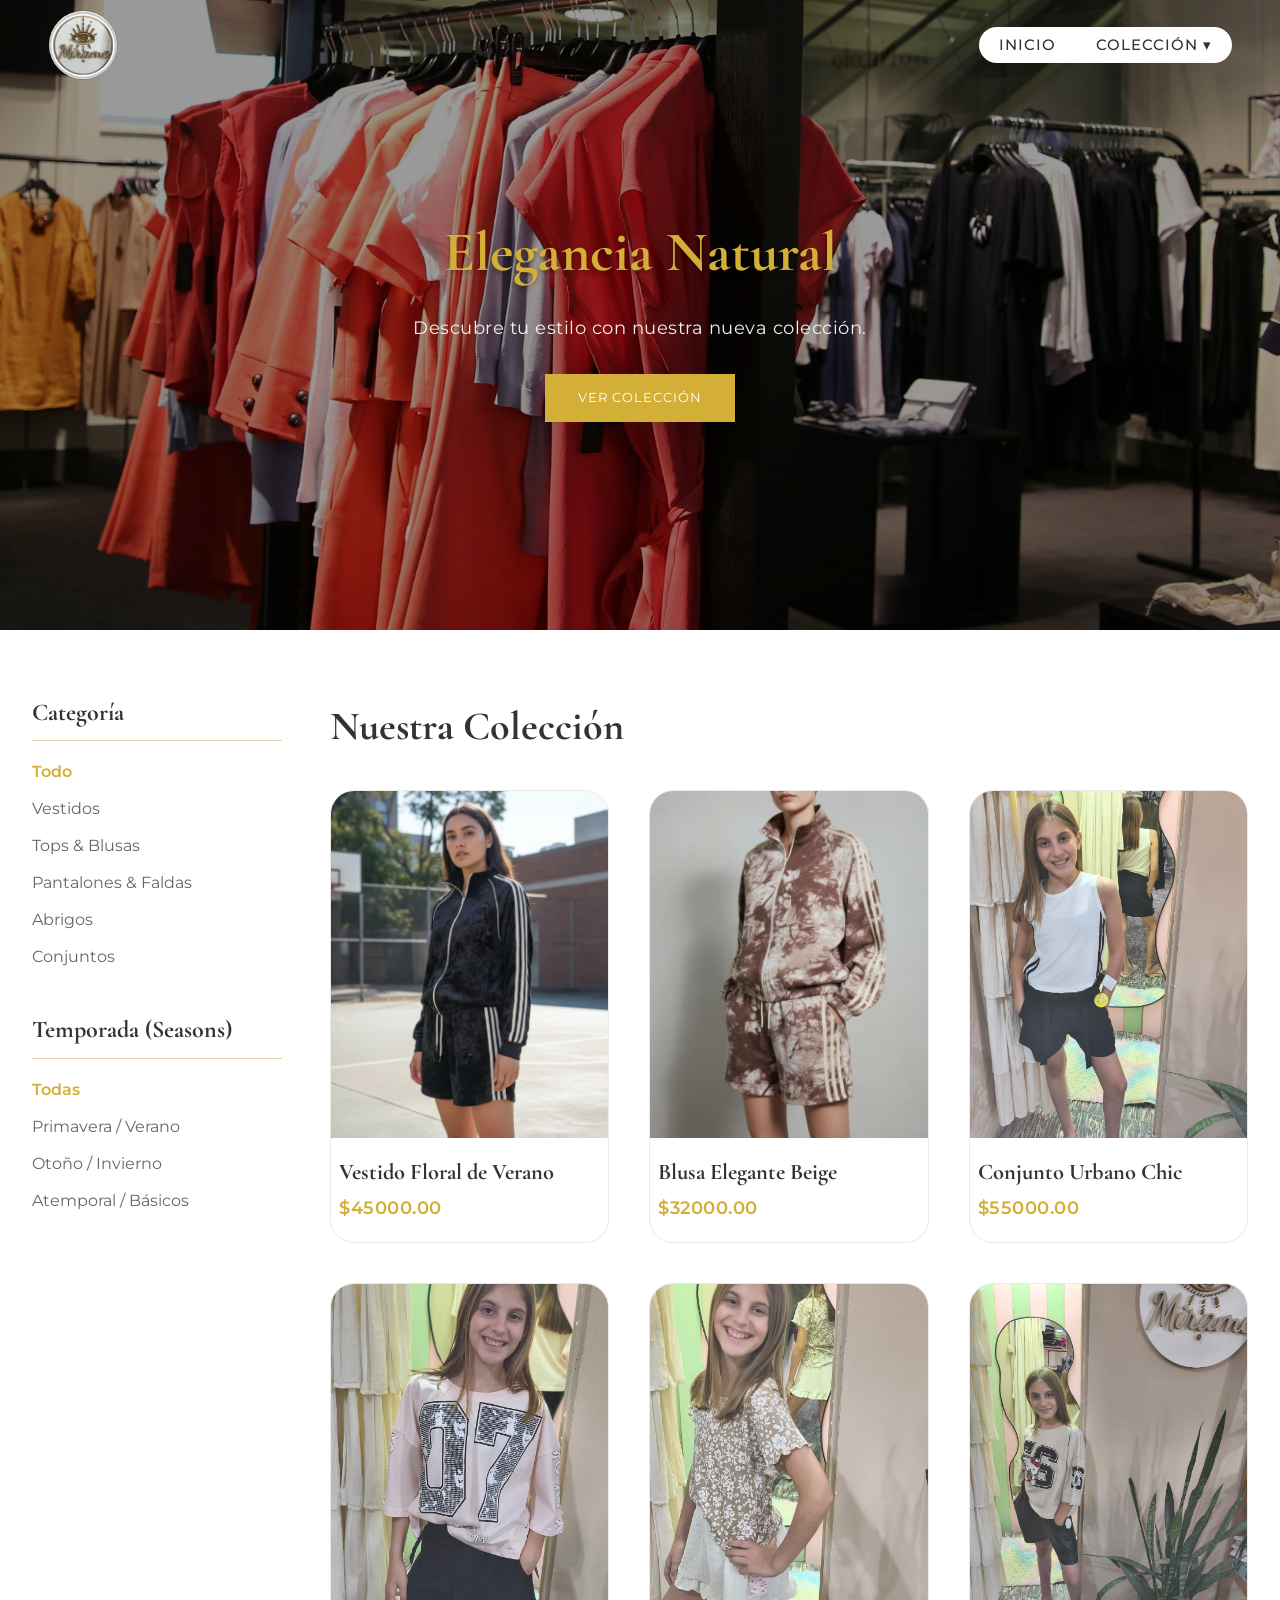
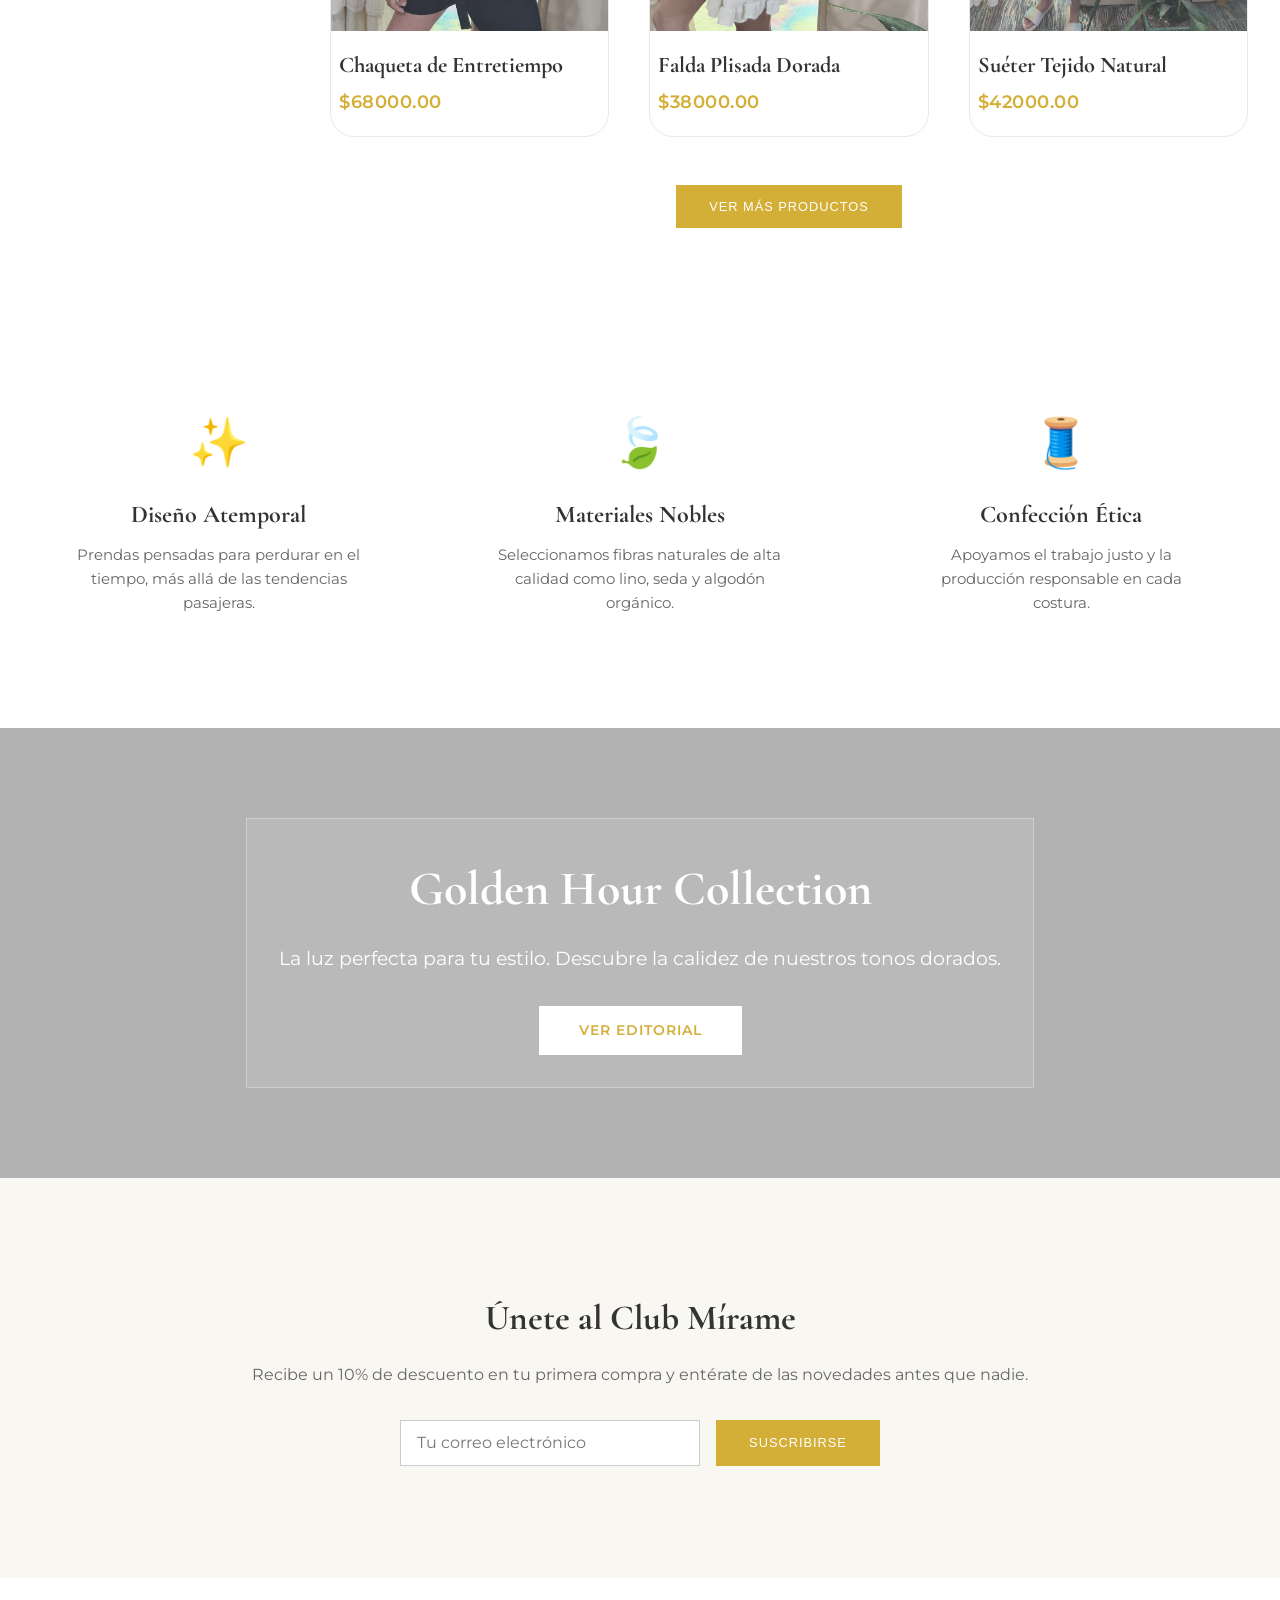
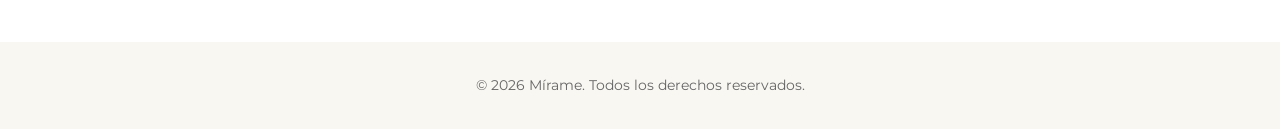
==== index.html @ 3a0f6925 "first commit" ====
<!DOCTYPE html>
<html lang="es">
<head>
    <meta charset="UTF-8">
    <meta name="viewport" content="width=device-width, initial-scale=1.0">
    <title>Mírame - Tienda de Ropa</title>
    <link rel="stylesheet" href="style.css">
    <!-- Google Fonts -->
    <link rel="preconnect" href="https://fonts.googleapis.com">
    <link rel="preconnect" href="https://fonts.gstatic.com" crossorigin>
    <link href="https://fonts.googleapis.com/css2?family=Cormorant+Garamond:wght@400;600&family=Montserrat:wght@300;400&display=swap" rel="stylesheet">
</head>
<body>

    <div class="navigation-wrapper">
        <div class="logo-container">
            <img src="images/logofondoblanco.jpeg" alt="Mírame Logo" class="brand-logo">
        </div>
        <header>
            <nav>
                <ul>
                    <li><a href="#">Inicio</a></li>
                    <li class="dropdown">
                        <a href="#collection" class="dropbtn">Colección ▾</a>
                        <div class="dropdown-content">
                            <a href="#collection" class="nav-filter" data-filter="vestidos">Vestidos</a>
                            <a href="#collection" class="nav-filter" data-filter="tops">Tops y Blusas</a>
                            <a href="#collection" class="nav-filter" data-filter="bottoms">Pantalones y Faldas</a>
                            <a href="#collection" class="nav-filter" data-filter="abrigos">Abrigos</a>
                            <a href="#collection" class="nav-filter" data-filter="conjuntos">Conjuntos</a>
                        </div>
                    </li>
                </ul>
            </nav>
        </header>
    </div>

    <section id="hero">
        <div class="hero-content">
            <h1>Elegancia Natural</h1>
            <p>Descubre tu estilo con nuestra nueva colección.</p>
            <a href="#collection" class="btn-primary">Ver Colección</a>
        </div>
    </section>

    <div class="main-container container">
        <aside class="sidebar">
            <div class="filter-section">
                <h3>Categoría</h3>
                <ul>
                    <li><button class="filter-btn active" data-filter="all" data-type="category">Todo</button></li>
                    <li><button class="filter-btn" data-filter="vestidos" data-type="category">Vestidos</button></li>
                    <li><button class="filter-btn" data-filter="tops" data-type="category">Tops & Blusas</button></li>
                    <li><button class="filter-btn" data-filter="bottoms" data-type="category">Pantalones & Faldas</button></li>
                    <li><button class="filter-btn" data-filter="abrigos" data-type="category">Abrigos</button></li>
                    <li><button class="filter-btn" data-filter="conjuntos" data-type="category">Conjuntos</button></li>
                </ul>
            </div>
            <div class="filter-section">
                <h3>Temporada (Seasons)</h3>
                <ul>
                    <li><button class="filter-btn active" data-filter="all" data-type="season">Todas</button></li>
                    <li><button class="filter-btn" data-filter="spring-summer" data-type="season">Primavera / Verano</button></li>
                    <li><button class="filter-btn" data-filter="autumn-winter" data-type="season">Otoño / Invierno</button></li>
                    <li><button class="filter-btn" data-filter="timeless" data-type="season">Atemporal / Básicos</button></li>
                </ul>
            </div>
        </aside>

        <section id="collection" class="collection-area">
            <h2>Nuestra Colección</h2>
            <div class="product-grid" id="product-grid">
                <!-- Los productos se llenarán dinámicamente con JS -->
            </div>
            
            <div id="load-more-container" style="text-align: center; margin-top: 3rem; display: none;">
                <button id="load-more-btn" class="btn-primary">Ver más productos</button>
            </div>
        </section>
    </div>

    <!-- Sección de Valores / Esencia -->
    <section id="values" class="values-section">
        <div class="container">
            <div class="values-grid">
                <div class="value-item">
                    <div class="icon-box">✨</div>
                    <h3>Diseño Atemporal</h3>
                    <p>Prendas pensadas para perdurar en el tiempo, más allá de las tendencias pasajeras.</p>
                </div>
                <div class="value-item">
                    <div class="icon-box">🍃</div>
                    <h3>Materiales Nobles</h3>
                    <p>Seleccionamos fibras naturales de alta calidad como lino, seda y algodón orgánico.</p>
                </div>
                <div class="value-item">
                    <div class="icon-box">🧵</div>
                    <h3>Confección Ética</h3>
                    <p>Apoyamos el trabajo justo y la producción responsable en cada costura.</p>
                </div>
            </div>
        </div>
    </section>

    <!-- Sección Lookbook / Parallax -->
    <section id="lookbook" class="lookbook-section">
        <div class="lookbook-content">
            <h2>Golden Hour Collection</h2>
            <p>La luz perfecta para tu estilo. Descubre la calidez de nuestros tonos dorados.</p>
            <a href="#" class="btn-white">Ver Editorial</a>
        </div>
    </section>

    <!-- Sección Newsletter -->
    <section id="newsletter" class="newsletter-section">
        <div class="container">
            <h2>Únete al Club Mírame</h2>
            <p>Recibe un 10% de descuento en tu primera compra y entérate de las novedades antes que nadie.</p>
            <form class="newsletter-form">
                <input type="email" placeholder="Tu correo electrónico" required>
                <button type="submit" class="btn-primary">Suscribirse</button>
            </form>
        </div>
    </section>

    <footer>
        <p>&copy; 2026 Mírame. Todos los derechos reservados.</p>
    </footer>

    <!-- Modal para detalles del producto -->
    <div id="product-modal" class="modal">
        <div class="modal-content">
            <span class="close-btn">&times;</span>
            <div class="modal-body">
                <div class="modal-image">
                    <img id="modal-img" src="" alt="Detalle Prenda">
                </div>
                <div class="modal-details">
                    <h2 id="modal-title">Nombre Prenda</h2>
                    <p id="modal-price" class="price">$0.00</p>
                    <p id="modal-desc">Descripción detallada de la prenda. Aquí va la información sobre tallas, materiales y cuidados.</p>
                    <button class="btn-primary">Añadir al Carrito</button>
                </div>
            </div>
        </div>
    </div>

    <script src="script.js"></script>
</body>
</html>
---- style.css ----
:root {
    --primary-color: #d4af37; /* Dorado */
    --bg-color: #ffffff; /* Blanco */
    --secondary-bg: #f9f7f2; /* Beige muy suave / Crema */
    --text-color: #333333;
    --light-text: #666666;
    --accent-beige: #e1d0b1; /* Beige más oscuro para botones/bordes */
    --font-heading: 'Cormorant Garamond', serif;
    --font-body: 'Montserrat', sans-serif;
}

* {
    margin: 0;
    padding: 0;
    box-sizing: border-box;
}

body {
    font-family: var(--font-body);
    background-color: var(--bg-color);
    color: var(--text-color);
    line-height: 1.6;
}

/* Header & Navigation */
.navigation-wrapper {
    padding: 0rem 3rem; /* Padding horizontal aumentado */
    display: flex; /* Flex row por defecto */
    justify-content: space-between;
    align-items: center;
    position: sticky;
    top: 10px;
    z-index: 1000;
}

.logo-container {
    
    margin-bottom: 0;
}

.brand-logo {
    height: 70px;
    width: 70px;
    object-fit: cover; /* Cambiado a cover para mejor ajuste circular */
    border-radius: 50%; /* Borde 50% circular */
    border: 1px solid rgba(0,0,0,0.1); /* Borde sutil */
    /* Para que el logo sobresalga si se desea, se puede jugar con margin negativo */
    /* margin-top: 10px; */ 
    display: block;
}

header {
    /* La barra header solo contiene las palabras (nav) */
    background-color: white; 
    padding: 5px 20px;
    border-radius: 36px;
}

nav ul {
    list-style: none;
    display: flex;
    gap: 2.5rem;
    margin: 0;
}

nav a {
    text-decoration: none;
    color: var(--text-color);
    font-family: var(--font-body);
    font-weight: 500;
    font-size: 0.95rem;
    text-transform: uppercase;
    letter-spacing: 1px;
    transition: color 0.3s;
}

nav a:hover {
    color: var(--primary-color);
    border-bottom: 1px solid var(--primary-color);
}

/* Dropdown Menu Styles */
.dropdown {
    position: relative;
    display: inline-block;
    height: 100%;
}

.dropdown-content {
    display: none;
    position: absolute;
    background-color: #fff;
    min-width: 220px;
    box-shadow: 0 8px 24px rgba(0,0,0,0.1);
    z-index: 1001;
    top: 100%;
    left: -10px;
    padding: 1rem 0;
    border-radius: 4px;
    opacity: 0;
    transform: translateY(10px);
    transition: all 0.3s ease;
}

.dropdown:hover .dropdown-content {
    display: block;
    opacity: 1;
    transform: translateY(0);
}

.dropdown-content a {
    color: var(--text-color);
    padding: 10px 20px;
    text-decoration: none;
    display: block;
    text-align: left;
    border-bottom: none !important; /* Override nav a hover border */
    font-size: 0.85rem;
    text-transform: uppercase;
    letter-spacing: 1px;
    font-weight: 500;
}

.dropdown-content a:hover {
    background-color: var(--secondary-bg);
    color: var(--primary-color);
    padding-left: 25px; /* Efecto de desplazamiento */
}



/* Hero Section */
#hero {
    position: relative;
    background-color: var(--secondary-bg);
    height: 70vh;
    display: flex;
    justify-content: center;
    align-items: center;
    text-align: center;
    /* Imagen de fondo */
    background-image: url('images/hero.jpg'); 
    background-size: cover; 
    background-position: center; 
    margin-top: -70px;  
}

/* Overlay para oscurecer la imagen */
#hero::before {
    content: "";
    position: absolute;
    top: 0;
    left: 0;
    width: 100%;
    height: 100%;
    background-color: rgba(0, 0, 0, 0.4); /* Capa oscura semitransparente */
    z-index: 1;
}

.hero-content {
    position: relative;
    z-index: 2;
}

.hero-content h1 {
    font-family: var(--font-heading);
    font-size: 3.5rem;
    color: var(--primary-color);
    margin-bottom: 1rem;
    /* Sombra de texto opcional para mejorar legibilidad */
    text-shadow: 0 2px 4px rgba(0,0,0,0.3);
}

.hero-content p {
    font-size: 1.1rem;
    color: #f0f0f0; /* Color más claro para contrastar con fondo oscuro */
    margin-bottom: 2rem;
    letter-spacing: 0.5px;
}

.btn-primary {
    display: inline-block;
    padding: 0.8rem 2rem;
    background-color: var(--primary-color);
    color: white; /* Texto blanco en botón dorado */
    text-decoration: none;
    text-transform: uppercase;
    font-size: 0.8rem;
    letter-spacing: 1px;
    border: 1px solid var(--primary-color);
    transition: all 0.3s ease;
}

.btn-primary:hover {
    background-color: transparent;
    color: var(--primary-color);
}

/* Collection Grid & Layout */
.container {
    max-width: 1600px;
    margin: 0 auto;
    padding: 2rem;
}

.main-container {
    display: flex;
    gap: 3rem;
    padding-top: 4rem;
    padding-bottom: 4rem;
}

/* Sidebar Filters */
.sidebar {
    flex: 0 0 250px; /* Ancho fijo para la barra lateral */
}

.filter-section {
    margin-bottom: 2.5rem;
}

.filter-section h3 {
    font-family: var(--font-heading);
    font-size: 1.5rem;
    margin-bottom: 1rem;
    color: var(--text-color);
    border-bottom: 1px solid var(--accent-beige);
    padding-bottom: 0.5rem;
}

.filter-section ul {
    list-style: none;
}

.filter-section li {
    margin-bottom: 0.5rem;
}

.filter-btn {
    background: none;
    border: none;
    font-family: var(--font-body);
    font-size: 1rem;
    color: var(--light-text);
    cursor: pointer;
    transition: color 0.3s;
    text-align: left;
    padding: 5px 0;
    width: 100%;
}

.filter-btn:hover {
    color: var(--primary-color);
}

.filter-btn.active {
    color: var(--primary-color);
    font-weight: 600;
}

/* Collection Area */
.collection-area {
    flex: 1;
}

.collection-area h2 {
    font-family: var(--font-heading);
    font-size: 2.5rem;
    color: var(--text-color);
    text-align: left; /* Alinear título a la izquierda ahora */
    margin-bottom: 2rem;
    margin-top: 0;
}


.product-grid {
    display: grid;
    grid-template-columns: repeat(auto-fill, minmax(260px, 1fr));
    gap: 2.5rem; /* Más espacio entre cards */
    border-radius: 12px;
}

/* Aesthetic Product Card */
.product-card {
    background-color: transparent; /* Fondo transparente para look limpio */
    box-shadow: none; /* Sin sombra por defecto */
    transition: all 0.4s ease;
    cursor: pointer;
    border: 1px solid #e9e9e9; /* Reserva espacio para borde */
    overflow: hidden;
    border-radius: 24px;
    padding: 0 0 20px 0;
}

.card-image-wrapper {
    position: relative;
    overflow: hidden;
    /* Ratio de aspecto, ej 3:4 */
    aspect-ratio: 4/5; 
    margin-bottom: 1rem;
}

.product-image {
    width: 100%;
    height: 100%;
    object-fit: cover;
    background-color: #f7f7f7;
    transition: transform 0.6s ease; /* Transición súper suave */
}

/* Efecto Hover: Zoom Imagen */
.product-card:hover .product-image {
    transform: scale(1.08);
}

/* Overlay con Texto/Botón */
.card-overlay {
    position: absolute;
    top: 0;
    left: 0;
    width: 100%;
    height: 100%;
    background-color: rgba(0,0,0,0.1); 
    display: flex;
    justify-content: center;
    align-items: center;
    opacity: 0;
    transition: opacity 0.3s ease;
}

.view-details-txt {
    background-color: rgba(255,255,255,0.9);
    color: var(--text-color);
    padding: 0.8rem 1.5rem;
    text-transform: uppercase;
    font-size: 0.8rem;
    letter-spacing: 1px;
    transform: translateY(20px);
    transition: transform 0.3s ease;
    border: 1px solid var(--accent-beige);
}

.product-card:hover .card-overlay {
    opacity: 1;
}

.product-card:hover .view-details-txt {
    transform: translateY(0);
}

.product-info {
    padding: 0 0.5rem; /* Menos padding lateral */
    text-align: left; /* Alinear a izquierda es más moderno */
}

.product-title {
    font-size: 1.4rem;
    margin-bottom: 0.3rem;
    font-family: var(--font-heading);
    color: var(--text-color);
    font-weight: 700;
}

.product-price {
    font-family: var(--font-body);
    color: var(--light-text);
    font-weight: 600;
    font-size: 1.1rem;
    letter-spacing: 0.5px;
    color: #d4af37;
}

/* Footer */
footer {
    background-color: var(--secondary-bg);
    text-align: center;
    padding: 2rem;
    margin-top: 4rem;
    color: var(--light-text);
    font-size: 0.9rem;
}

/* Modal */
.modal {
    display: none; /* Hidden by default */
    position: fixed;
    z-index: 2000;
    left: 0;
    top: 0;
    width: 100%;
    height: 100%;
    overflow: auto;
    background-color: rgba(0,0,0,0.5); /* Black w/ opacity */
    justify-content: center;
    align-items: center;
}

.modal-content {
    background-color: #fefefe;
    margin: auto;
    width: 90%;
    max-width: 900px;
    border: 1px solid #ddd;
    box-shadow: 0 4px 20px rgba(0,0,0,0.2);
    position: relative;
    animation: fadeIn 0.4s;
}

@keyframes fadeIn {
    from {opacity: 0; transform: translateY(-20px);}
    to {opacity: 1; transform: translateY(0);}
}

.close-btn {
    color: #aaa;
    position: absolute;
    top: 10px;
    right: 20px;
    font-size: 28px;
    font-weight: bold;
    cursor: pointer;
    z-index: 10;
}

.close-btn:hover,
.close-btn:focus {
    color: black;
    text-decoration: none;
    cursor: pointer;
}

.modal-body {
    display: flex;
    flex-wrap: wrap;
}

.modal-image {
    flex: 1;
    min-width: 300px;
}

.modal-image img {
    width: 100%;
    height: 100%;
    object-fit: cover;
    display: block;
    max-height: 80vh; /* Para que no sea demasiado alto en escritorio */
}

.modal-details {
    flex: 1;
    padding: 3rem;
    min-width: 300px;
    display: flex;
    flex-direction: column;
    justify-content: center;
}

.modal-details h2 {
    text-align: left;
    margin-bottom: 1rem;
    font-size: 2.2rem;
}

.modal-details .price {
    font-size: 1.5rem;
    color: var(--primary-color);
    margin-bottom: 2rem;
    font-family: var(--font-body);
}

.modal-details p {
    margin-bottom: 2rem;
    color: var(--light-text);
}

/* Values Section */
.values-section {
    background-color: #fff;
    padding: 5rem 0;
    text-align: center;
}

.values-grid {
    display: grid;
    grid-template-columns: repeat(auto-fit, minmax(250px, 1fr));
    gap: 3rem;
}

.value-item .icon-box {
    font-size: 3rem;
    margin-bottom: 1rem;
    color: var(--primary-color);
}

.value-item h3 {
    font-family: var(--font-heading);
    font-size: 1.5rem;
    margin-bottom: 0.5rem;
    color: var(--text-color);
}

.value-item p {
    color: var(--light-text);
    font-size: 0.95rem;
    max-width: 300px;
    margin: 0 auto;
}

/* Lookbook Section (Parallax-like) */
.lookbook-section {
    position: relative;
    height: 50vh;
    background-image: url('images/lookbook.jpg');
    background-attachment: fixed; /* Creates parallax effect */
    background-size: cover;
    background-position: center;
    background-repeat: no-repeat;
    display: flex;
    justify-content: center;
    align-items: center;
    text-align: center;
}

/* Overlay for text readability */
.lookbook-section::before {
    content: "";
    position: absolute;
    top: 0;
    left: 0;
    width: 100%;
    height: 100%;
    background-color: rgba(0,0,0,0.3);
    z-index: 1;
}

.lookbook-content {
    position: relative;
    z-index: 2;
    color: white;
    padding: 2rem;
    background-color: rgba(255, 255, 255, 0.1);
    backdrop-filter: blur(5px);
    border: 1px solid rgba(255,255,255,0.3);
}

.lookbook-content h2 {
    font-family: var(--font-heading);
    font-size: 3rem;
    margin-bottom: 1rem;
    color: white;
}

.lookbook-content p {
    font-size: 1.2rem;
    margin-bottom: 2rem;
}

.btn-white {
    display: inline-block;
    padding: 0.8rem 2.5rem;
    background-color: white;
    color: var(--primary-color); 
    text-decoration: none;
    text-transform: uppercase;
    font-size: 0.9rem;
    letter-spacing: 1px;
    font-weight: 600;
    transition: all 0.3s ease;
}

.btn-white:hover {
    background-color: var(--primary-color);
    color: white;
}

/* Newsletter Section */
.newsletter-section {
    background-color: var(--secondary-bg);
    padding: 5rem 2rem;
    text-align: center;
}

.newsletter-section h2 {
    font-family: var(--font-heading);
    font-size: 2.2rem;
    margin-bottom: 1rem;
}

.newsletter-section p {
    color: var(--light-text);
    margin-bottom: 2rem;
}

.newsletter-form {
    display: flex;
    justify-content: center;
    gap: 1rem;
    flex-wrap: wrap;
}

.newsletter-form input[type="email"] {
    padding: 0.8rem 1rem;
    width: 300px;
    border: 1px solid #ccc;
    font-family: var(--font-body);
    font-size: 1rem;
    outline: none;
    transition: border 0.3s;
}

.newsletter-form input[type="email"]:focus {
    border-color: var(--primary-color);
}

@media (max-width: 768px) {
    .lookbook-section {
        background-attachment: scroll; /* Disable parallax on mobile for performance */
    }
    
    .hero-content h1 {
        font-size: 2.5rem;
    }
    
    .modal-body {
        flex-direction: column;
    }

    .modal-image img {
        height: 60vh;
    }
    
    .modal-details {
        padding: 1.5rem;
    }

    nav ul {
        gap: 1rem;
    }
}
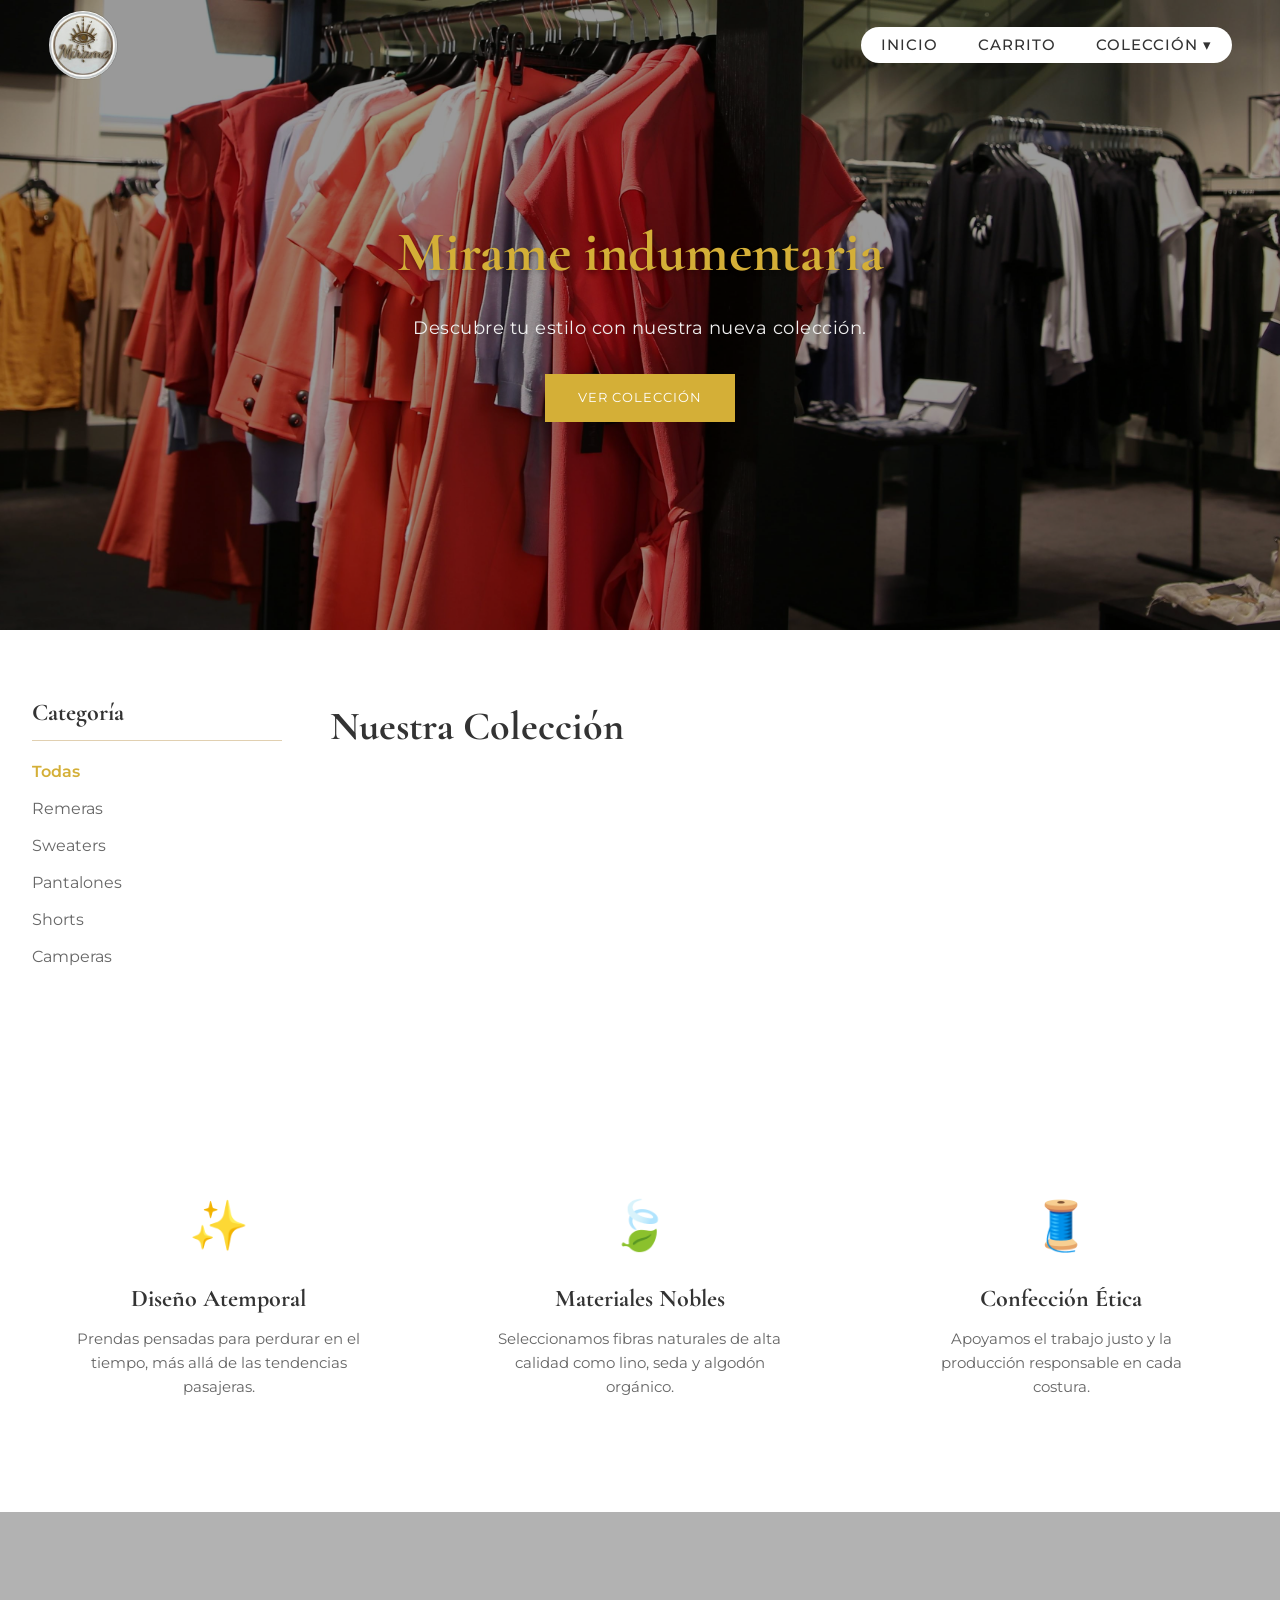
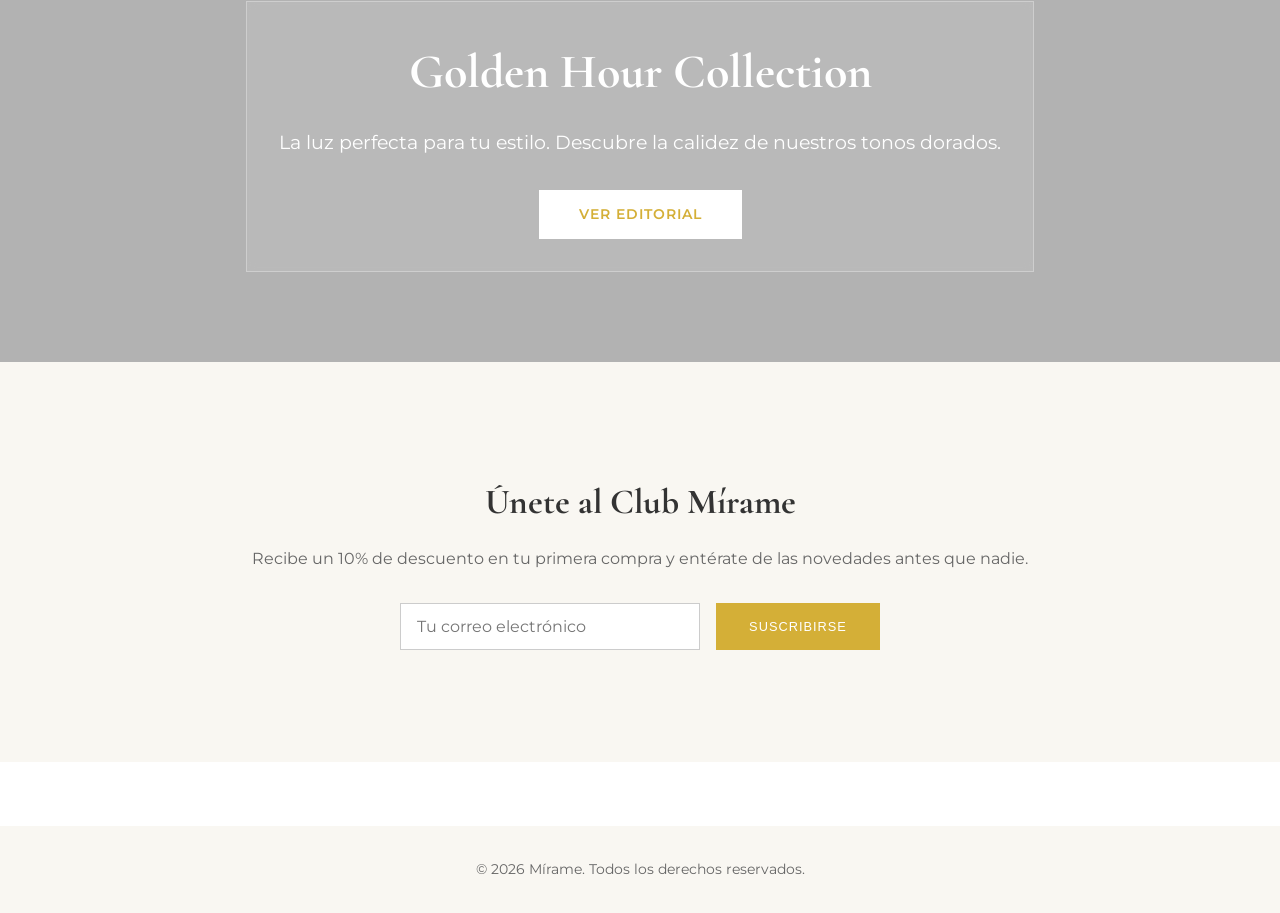
==== commit d8d4cb5a: "panel adm y pagos" ====
--- a/index.html
+++ b/index.html
@@ -19,15 +19,16 @@
         <header>
             <nav>
                 <ul>
-                    <li><a href="#">Inicio</a></li>
+                    <li><a href="index.html">Inicio</a></li>
+                    <li><a href="cart.html">Carrito</a></li>
                     <li class="dropdown">
                         <a href="#collection" class="dropbtn">Colección ▾</a>
                         <div class="dropdown-content">
-                            <a href="#collection" class="nav-filter" data-filter="vestidos">Vestidos</a>
-                            <a href="#collection" class="nav-filter" data-filter="tops">Tops y Blusas</a>
-                            <a href="#collection" class="nav-filter" data-filter="bottoms">Pantalones y Faldas</a>
-                            <a href="#collection" class="nav-filter" data-filter="abrigos">Abrigos</a>
-                            <a href="#collection" class="nav-filter" data-filter="conjuntos">Conjuntos</a>
+                            <a href="#collection" class="nav-filter" data-filter="remeras">Remeras</a>
+                            <a href="#collection" class="nav-filter" data-filter="sweaters">Sweaters</a>
+                            <a href="#collection" class="nav-filter" data-filter="pantalones">Pantalones</a>
+                            <a href="#collection" class="nav-filter" data-filter="shorts">Shorts</a>
+                            <a href="#collection" class="nav-filter" data-filter="camperas">Camperas</a>
                         </div>
                     </li>
                 </ul>
@@ -37,7 +38,7 @@
 
     <section id="hero">
         <div class="hero-content">
-            <h1>Elegancia Natural</h1>
+            <h1>Mirame indumentaria</h1>
             <p>Descubre tu estilo con nuestra nueva colección.</p>
             <a href="#collection" class="btn-primary">Ver Colección</a>
         </div>
@@ -48,21 +49,12 @@
             <div class="filter-section">
                 <h3>Categoría</h3>
                 <ul>
-                    <li><button class="filter-btn active" data-filter="all" data-type="category">Todo</button></li>
-                    <li><button class="filter-btn" data-filter="vestidos" data-type="category">Vestidos</button></li>
-                    <li><button class="filter-btn" data-filter="tops" data-type="category">Tops & Blusas</button></li>
-                    <li><button class="filter-btn" data-filter="bottoms" data-type="category">Pantalones & Faldas</button></li>
-                    <li><button class="filter-btn" data-filter="abrigos" data-type="category">Abrigos</button></li>
-                    <li><button class="filter-btn" data-filter="conjuntos" data-type="category">Conjuntos</button></li>
-                </ul>
-            </div>
-            <div class="filter-section">
-                <h3>Temporada (Seasons)</h3>
-                <ul>
-                    <li><button class="filter-btn active" data-filter="all" data-type="season">Todas</button></li>
-                    <li><button class="filter-btn" data-filter="spring-summer" data-type="season">Primavera / Verano</button></li>
-                    <li><button class="filter-btn" data-filter="autumn-winter" data-type="season">Otoño / Invierno</button></li>
-                    <li><button class="filter-btn" data-filter="timeless" data-type="season">Atemporal / Básicos</button></li>
+                    <li><button class="filter-btn active" data-filter="all">Todas</button></li>
+                    <li><button class="filter-btn" data-filter="remeras">Remeras</button></li>
+                    <li><button class="filter-btn" data-filter="sweaters">Sweaters</button></li>
+                    <li><button class="filter-btn" data-filter="pantalones">Pantalones</button></li>
+                    <li><button class="filter-btn" data-filter="shorts">Shorts</button></li>
+                    <li><button class="filter-btn" data-filter="camperas">Camperas</button></li>
                 </ul>
             </div>
         </aside>
@@ -145,6 +137,6 @@
         </div>
     </div>
 
-    <script src="script.js"></script>
+    <script type="module" src="script.js"></script>
 </body>
 </html>
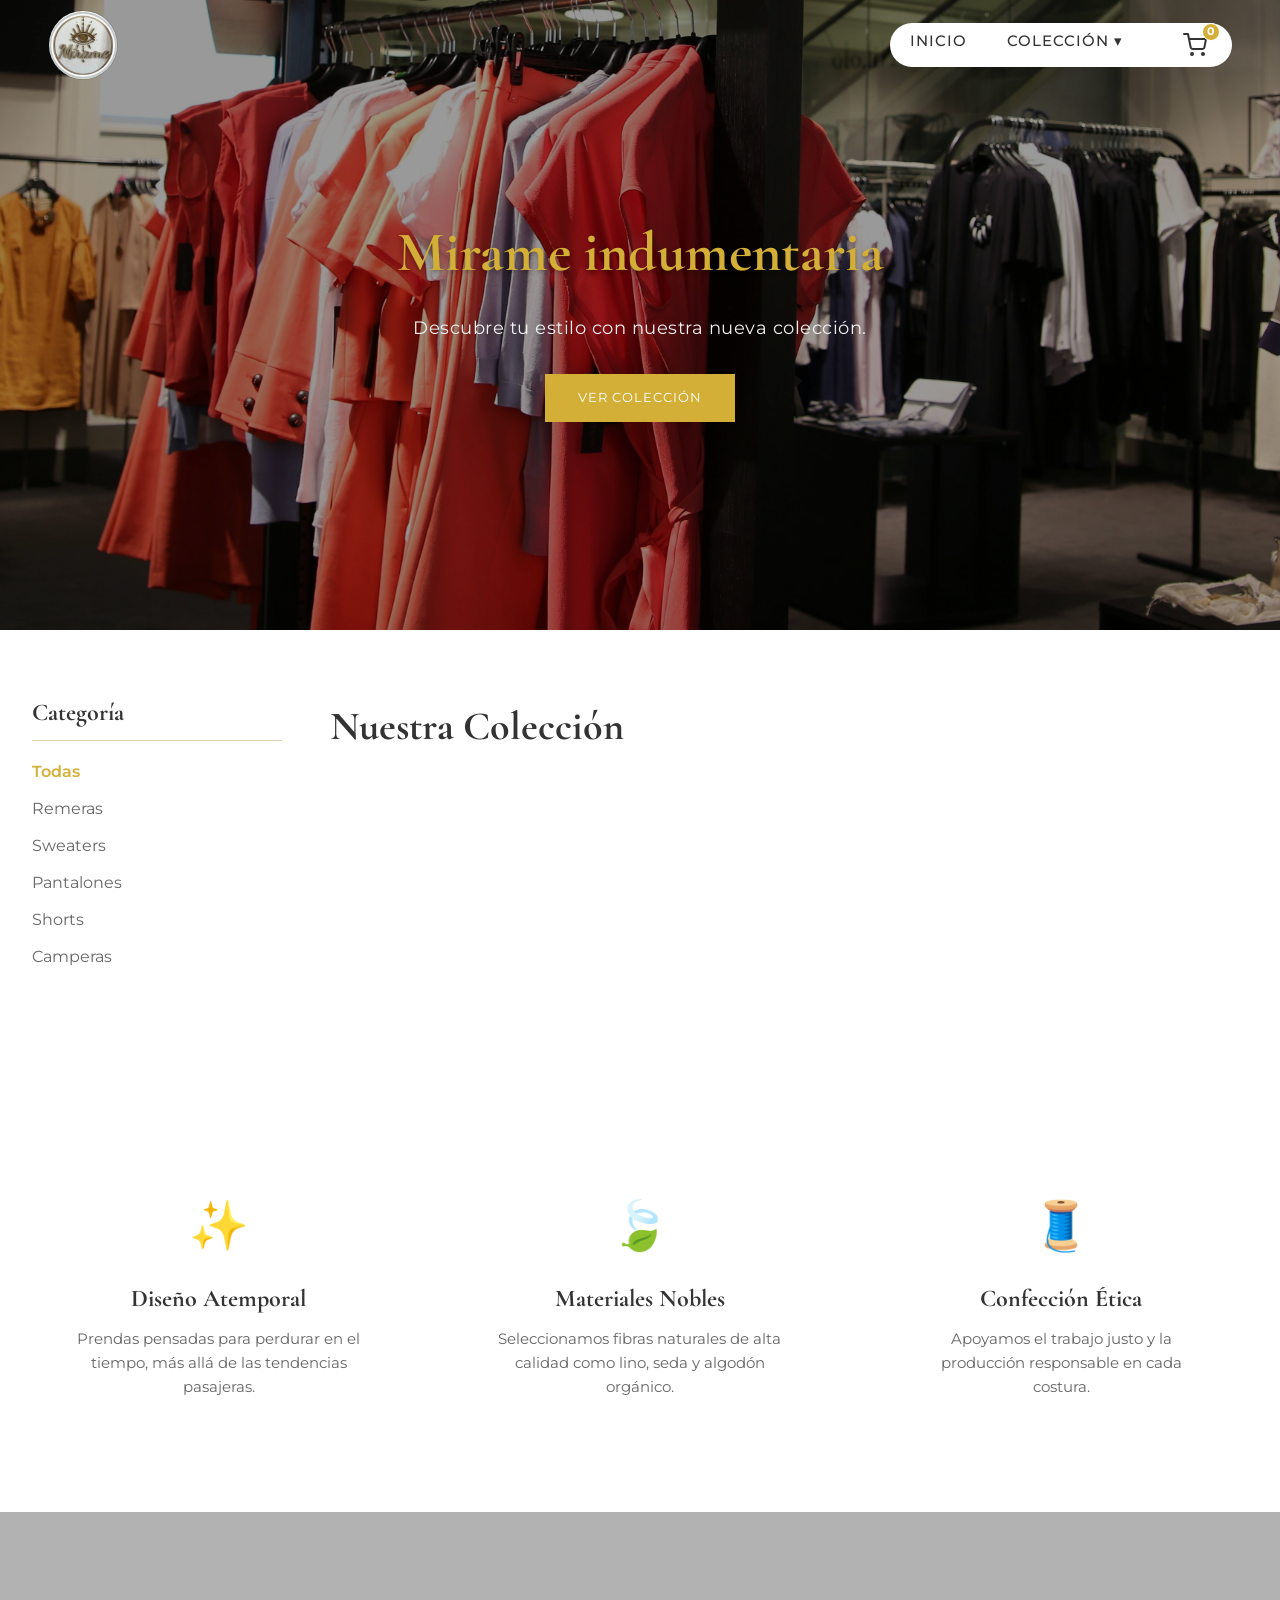
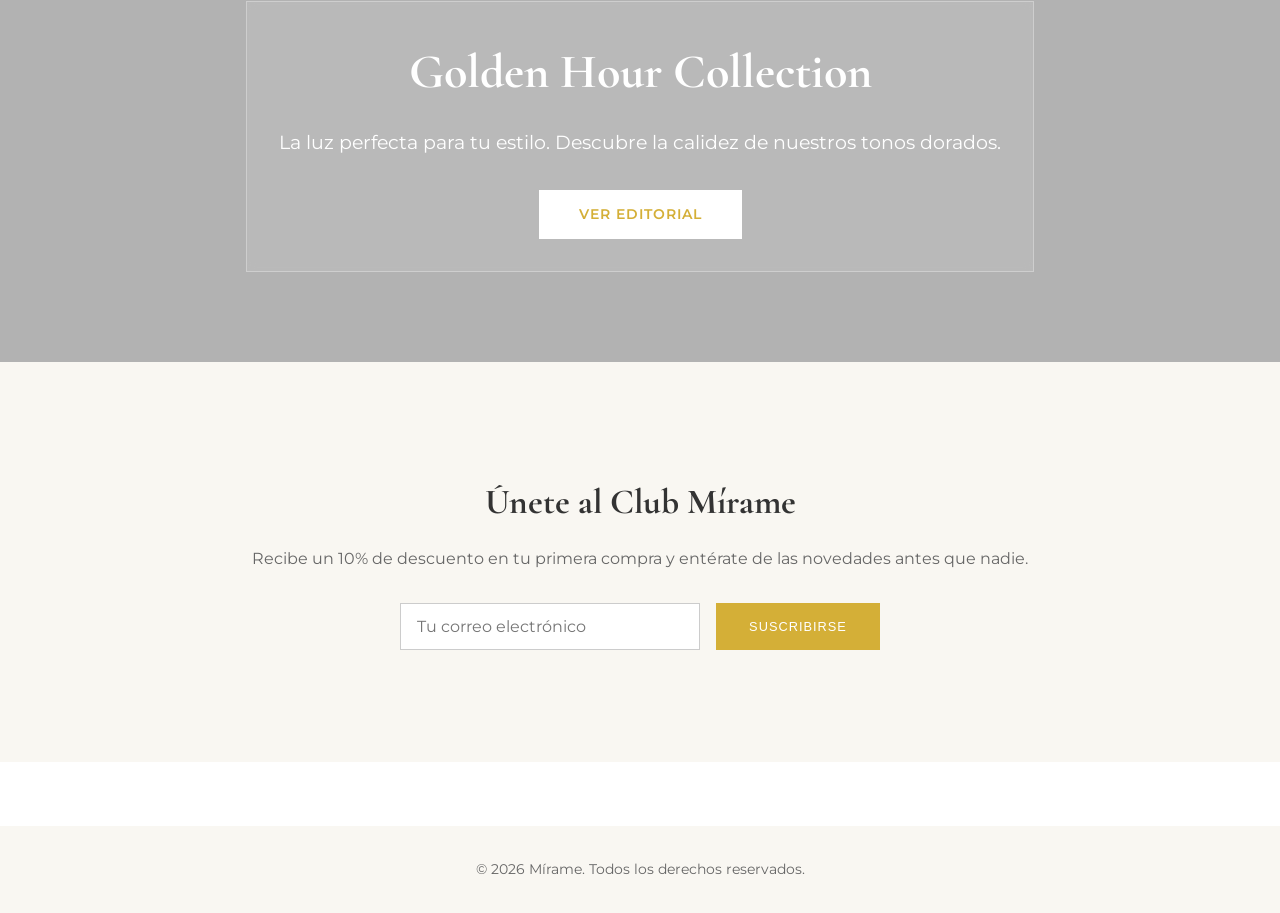
==== commit f3f65a23: "arreglos" ====
--- a/index.html
+++ b/index.html
@@ -5,6 +5,7 @@
     <meta name="viewport" content="width=device-width, initial-scale=1.0">
     <title>Mírame - Tienda de Ropa</title>
     <link rel="stylesheet" href="style.css">
+    <link rel="stylesheet" href="cart-icon.css">
     <!-- Google Fonts -->
     <link rel="preconnect" href="https://fonts.googleapis.com">
     <link rel="preconnect" href="https://fonts.gstatic.com" crossorigin>
@@ -20,7 +21,6 @@
             <nav>
                 <ul>
                     <li><a href="index.html">Inicio</a></li>
-                    <li><a href="cart.html">Carrito</a></li>
                     <li class="dropdown">
                         <a href="#collection" class="dropbtn">Colección ▾</a>
                         <div class="dropdown-content">
@@ -30,6 +30,16 @@
                             <a href="#collection" class="nav-filter" data-filter="shorts">Shorts</a>
                             <a href="#collection" class="nav-filter" data-filter="camperas">Camperas</a>
                         </div>
+                    </li>
+                    <li>
+                        <a href="cart.html" class="cart-widget">
+                            <svg xmlns="http://www.w3.org/2000/svg" class="cart-icon" viewBox="0 0 24 24" stroke-linecap="round" stroke-linejoin="round">
+                                <circle cx="9" cy="21" r="1"></circle>
+                                <circle cx="20" cy="21" r="1"></circle>
+                                <path d="M1 1h4l2.68 13.39a2 2 0 0 0 2 1.61h9.72a2 2 0 0 0 2-1.61L23 6H6"></path>
+                            </svg>
+                            <span id="cart-count" class="cart-count-badge">0</span>
+                        </a>
                     </li>
                 </ul>
             </nav>
--- a/cart-icon.css
+++ b/cart-icon.css
@@ -0,0 +1,44 @@
+/* ... existente ... */
+
+/* Estilos para el icono del carrito flotante/integrado */
+.cart-widget {
+    position: relative;
+    display: flex;
+    align-items: center;
+    justify-content: center;
+    color: var(--text-color);
+    text-decoration: none;
+    margin-left: 15px;
+    padding: 5px;
+}
+
+.cart-widget:hover {
+    color: var(--primary-color);
+    border-bottom: none !important; /* Sobrescribir el borde del nav a */
+}
+
+.cart-icon {
+    width: 24px;
+    height: 24px;
+    stroke: currentColor;
+    stroke-width: 2;
+    fill: none;
+}
+
+.cart-count-badge {
+    position: absolute;
+    top: -5px;
+    right: -8px;
+    background-color: var(--primary-color);
+    color: white;
+    font-size: 0.7rem;
+    font-weight: 700;
+    border-radius: 50%;
+    min-width: 18px;
+    height: 18px;
+    padding: 0 4px; /* Un poco de padding horizontal por si es >9 */
+    display: flex;
+    align-items: center;
+    justify-content: center;
+    border: 1px solid #fff; /* Pequeño borde para separar del icono */
+}
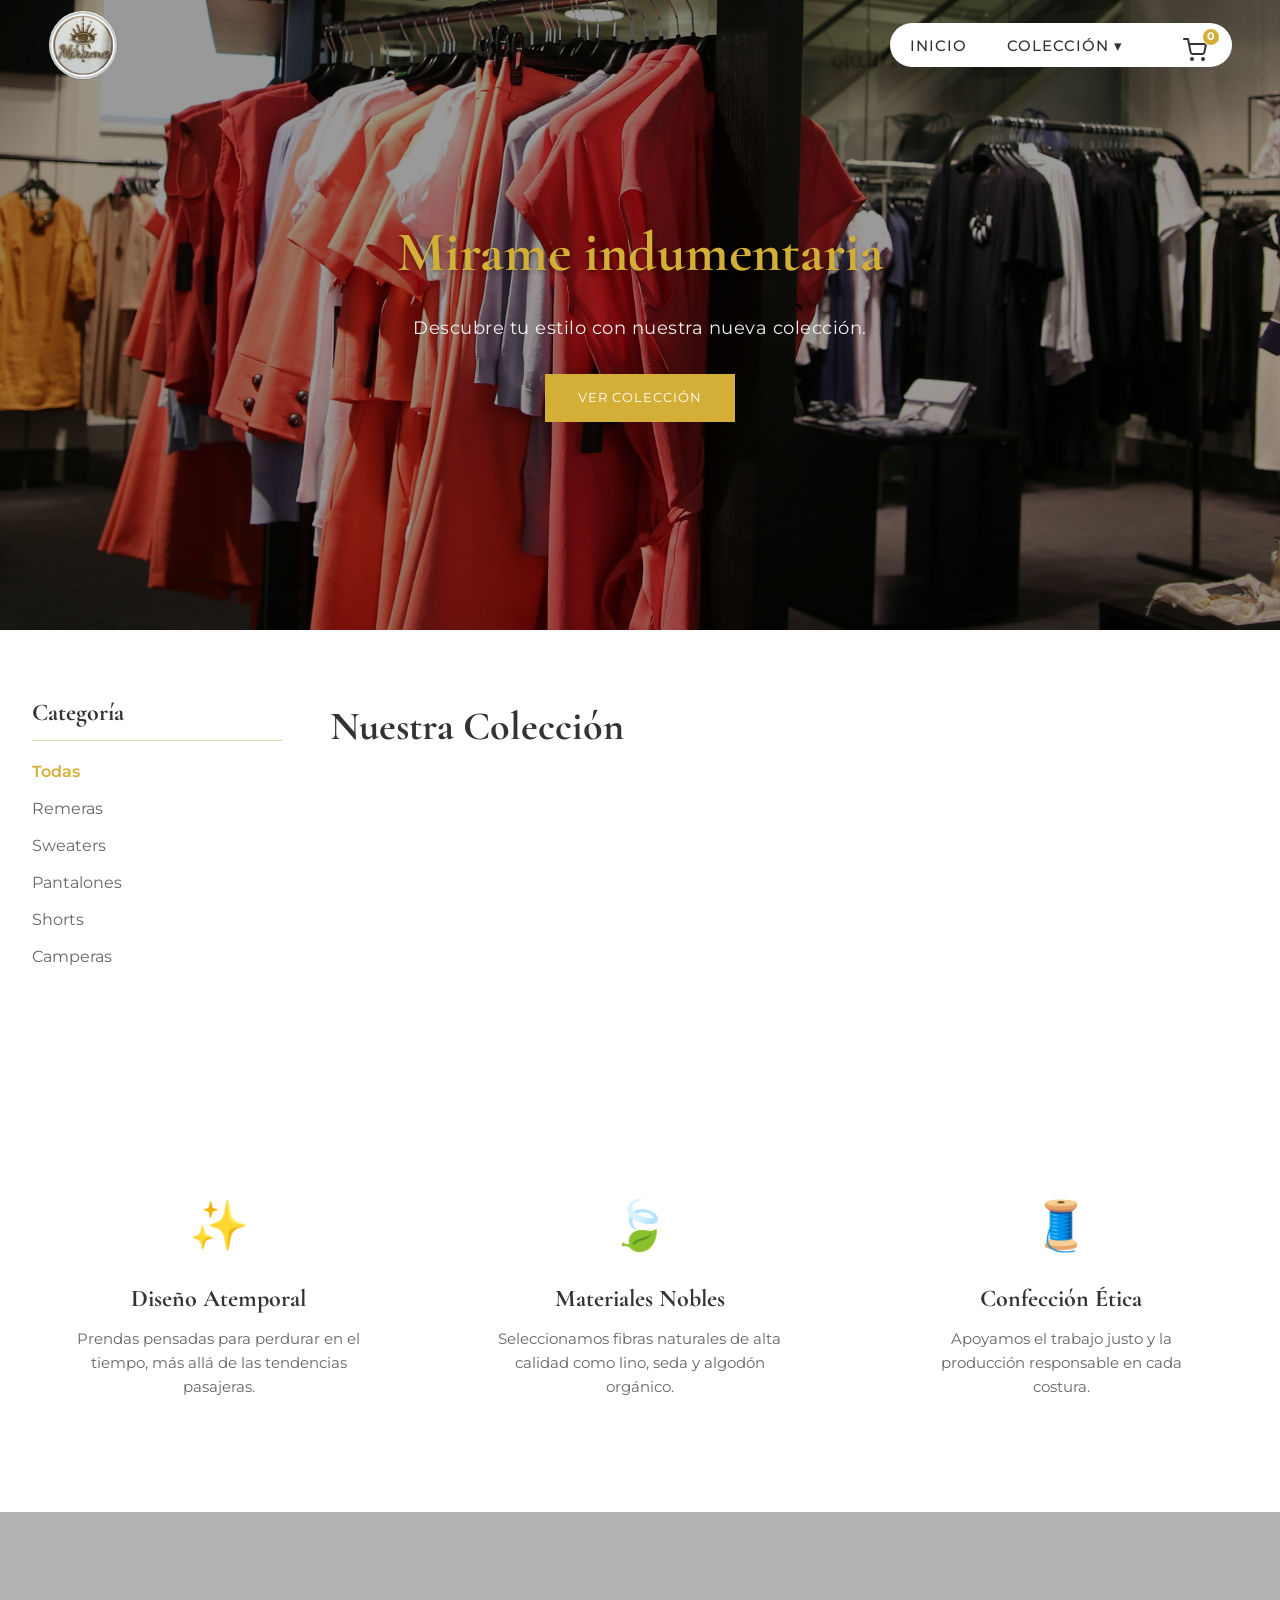
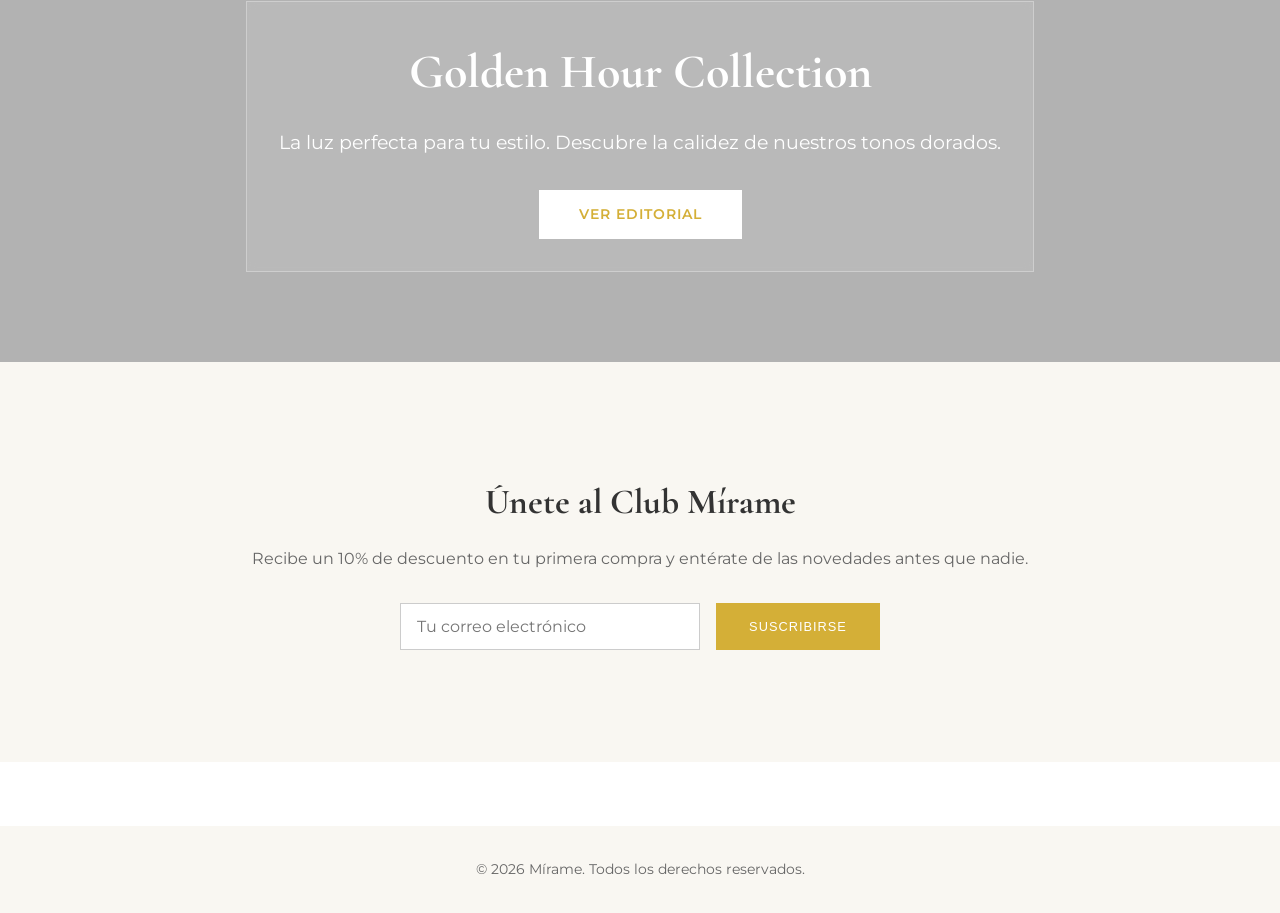
==== commit dde36ecb: "mercadopago" ====
--- a/index.html
+++ b/index.html
@@ -6,7 +6,6 @@
     <title>Mírame - Tienda de Ropa</title>
     <link rel="stylesheet" href="style.css">
     <link rel="stylesheet" href="cart-icon.css">
-    <!-- Google Fonts -->
     <link rel="preconnect" href="https://fonts.googleapis.com">
     <link rel="preconnect" href="https://fonts.gstatic.com" crossorigin>
     <link href="https://fonts.googleapis.com/css2?family=Cormorant+Garamond:wght@400;600&family=Montserrat:wght@300;400&display=swap" rel="stylesheet">
@@ -72,7 +71,6 @@
         <section id="collection" class="collection-area">
             <h2>Nuestra Colección</h2>
             <div class="product-grid" id="product-grid">
-                <!-- Los productos se llenarán dinámicamente con JS -->
             </div>
             
             <div id="load-more-container" style="text-align: center; margin-top: 3rem; display: none;">
@@ -81,7 +79,6 @@
         </section>
     </div>
 
-    <!-- Sección de Valores / Esencia -->
     <section id="values" class="values-section">
         <div class="container">
             <div class="values-grid">
@@ -104,7 +101,6 @@
         </div>
     </section>
 
-    <!-- Sección Lookbook / Parallax -->
     <section id="lookbook" class="lookbook-section">
         <div class="lookbook-content">
             <h2>Golden Hour Collection</h2>
@@ -113,7 +109,6 @@
         </div>
     </section>
 
-    <!-- Sección Newsletter -->
     <section id="newsletter" class="newsletter-section">
         <div class="container">
             <h2>Únete al Club Mírame</h2>
@@ -129,7 +124,6 @@
         <p>&copy; 2026 Mírame. Todos los derechos reservados.</p>
     </footer>
 
-    <!-- Modal para detalles del producto -->
     <div id="product-modal" class="modal">
         <div class="modal-content">
             <span class="close-btn">&times;</span>
@@ -149,4 +143,4 @@
 
     <script type="module" src="script.js"></script>
 </body>
-</html>+</html>
--- a/style.css
+++ b/style.css
@@ -1,10 +1,10 @@
 :root {
-    --primary-color: #d4af37; /* Dorado */
-    --bg-color: #ffffff; /* Blanco */
-    --secondary-bg: #f9f7f2; /* Beige muy suave / Crema */
+    --primary-color: #d4af37;
+    --bg-color: #ffffff;
+    --secondary-bg: #f9f7f2;
     --text-color: #333333;
     --light-text: #666666;
-    --accent-beige: #e1d0b1; /* Beige más oscuro para botones/bordes */
+    --accent-beige: #e1d0b1;
     --font-heading: 'Cormorant Garamond', serif;
     --font-body: 'Montserrat', sans-serif;
 }
@@ -22,10 +22,9 @@
     line-height: 1.6;
 }
 
-/* Header & Navigation */
 .navigation-wrapper {
-    padding: 0rem 3rem; /* Padding horizontal aumentado */
-    display: flex; /* Flex row por defecto */
+    padding: 0rem 3rem;
+    display: flex;
     justify-content: space-between;
     align-items: center;
     position: sticky;
@@ -34,24 +33,20 @@
 }
 
 .logo-container {
-    
     margin-bottom: 0;
 }
 
 .brand-logo {
     height: 70px;
     width: 70px;
-    object-fit: cover; /* Cambiado a cover para mejor ajuste circular */
-    border-radius: 50%; /* Borde 50% circular */
-    border: 1px solid rgba(0,0,0,0.1); /* Borde sutil */
-    /* Para que el logo sobresalga si se desea, se puede jugar con margin negativo */
-    /* margin-top: 10px; */ 
+    object-fit: cover;
+    border-radius: 50%;
+    border: 1px solid rgba(0,0,0,0.1);
     display: block;
 }
 
 header {
-    /* La barra header solo contiene las palabras (nav) */
-    background-color: white; 
+    background-color: white;
     padding: 5px 20px;
     border-radius: 36px;
 }
@@ -61,6 +56,7 @@
     display: flex;
     gap: 2.5rem;
     margin: 0;
+    transform: translateY(5px);
 }
 
 nav a {
@@ -79,7 +75,6 @@
     border-bottom: 1px solid var(--primary-color);
 }
 
-/* Dropdown Menu Styles */
 .dropdown {
     position: relative;
     display: inline-block;
@@ -114,7 +109,7 @@
     text-decoration: none;
     display: block;
     text-align: left;
-    border-bottom: none !important; /* Override nav a hover border */
+    border-bottom: none !important;
     font-size: 0.85rem;
     text-transform: uppercase;
     letter-spacing: 1px;
@@ -124,12 +119,9 @@
 .dropdown-content a:hover {
     background-color: var(--secondary-bg);
     color: var(--primary-color);
-    padding-left: 25px; /* Efecto de desplazamiento */
-}
-
-
-
-/* Hero Section */
+    padding-left: 25px;
+}
+
 #hero {
     position: relative;
     background-color: var(--secondary-bg);
@@ -138,14 +130,12 @@
     justify-content: center;
     align-items: center;
     text-align: center;
-    /* Imagen de fondo */
-    background-image: url('images/hero.jpg'); 
-    background-size: cover; 
-    background-position: center; 
-    margin-top: -70px;  
-}
-
-/* Overlay para oscurecer la imagen */
+    background-image: url('images/hero.jpg');
+    background-size: cover;
+    background-position: center;
+    margin-top: -70px;
+}
+
 #hero::before {
     content: "";
     position: absolute;
@@ -153,7 +143,7 @@
     left: 0;
     width: 100%;
     height: 100%;
-    background-color: rgba(0, 0, 0, 0.4); /* Capa oscura semitransparente */
+    background-color: rgba(0, 0, 0, 0.4);
     z-index: 1;
 }
 
@@ -167,13 +157,12 @@
     font-size: 3.5rem;
     color: var(--primary-color);
     margin-bottom: 1rem;
-    /* Sombra de texto opcional para mejorar legibilidad */
     text-shadow: 0 2px 4px rgba(0,0,0,0.3);
 }
 
 .hero-content p {
     font-size: 1.1rem;
-    color: #f0f0f0; /* Color más claro para contrastar con fondo oscuro */
+    color: #f0f0f0;
     margin-bottom: 2rem;
     letter-spacing: 0.5px;
 }
@@ -182,7 +171,7 @@
     display: inline-block;
     padding: 0.8rem 2rem;
     background-color: var(--primary-color);
-    color: white; /* Texto blanco en botón dorado */
+    color: white;
     text-decoration: none;
     text-transform: uppercase;
     font-size: 0.8rem;
@@ -196,7 +185,6 @@
     color: var(--primary-color);
 }
 
-/* Collection Grid & Layout */
 .container {
     max-width: 1600px;
     margin: 0 auto;
@@ -210,9 +198,8 @@
     padding-bottom: 4rem;
 }
 
-/* Sidebar Filters */
 .sidebar {
-    flex: 0 0 250px; /* Ancho fijo para la barra lateral */
+    flex: 0 0 250px;
 }
 
 .filter-section {
@@ -258,7 +245,6 @@
     font-weight: 600;
 }
 
-/* Collection Area */
 .collection-area {
     flex: 1;
 }
@@ -267,26 +253,24 @@
     font-family: var(--font-heading);
     font-size: 2.5rem;
     color: var(--text-color);
-    text-align: left; /* Alinear título a la izquierda ahora */
+    text-align: left;
     margin-bottom: 2rem;
     margin-top: 0;
 }
-
 
 .product-grid {
     display: grid;
     grid-template-columns: repeat(auto-fill, minmax(260px, 1fr));
-    gap: 2.5rem; /* Más espacio entre cards */
+    gap: 2.5rem;
     border-radius: 12px;
 }
 
-/* Aesthetic Product Card */
 .product-card {
-    background-color: transparent; /* Fondo transparente para look limpio */
-    box-shadow: none; /* Sin sombra por defecto */
+    background-color: transparent;
+    box-shadow: none;
     transition: all 0.4s ease;
     cursor: pointer;
-    border: 1px solid #e9e9e9; /* Reserva espacio para borde */
+    border: 1px solid #e9e9e9;
     overflow: hidden;
     border-radius: 24px;
     padding: 0 0 20px 0;
@@ -295,8 +279,7 @@
 .card-image-wrapper {
     position: relative;
     overflow: hidden;
-    /* Ratio de aspecto, ej 3:4 */
-    aspect-ratio: 4/5; 
+    aspect-ratio: 4/5;
     margin-bottom: 1rem;
 }
 
@@ -305,22 +288,20 @@
     height: 100%;
     object-fit: cover;
     background-color: #f7f7f7;
-    transition: transform 0.6s ease; /* Transición súper suave */
-}
-
-/* Efecto Hover: Zoom Imagen */
+    transition: transform 0.6s ease;
+}
+
 .product-card:hover .product-image {
     transform: scale(1.08);
 }
 
-/* Overlay con Texto/Botón */
 .card-overlay {
     position: absolute;
     top: 0;
     left: 0;
     width: 100%;
     height: 100%;
-    background-color: rgba(0,0,0,0.1); 
+    background-color: rgba(0,0,0,0.1);
     display: flex;
     justify-content: center;
     align-items: center;
@@ -349,8 +330,8 @@
 }
 
 .product-info {
-    padding: 0 0.5rem; /* Menos padding lateral */
-    text-align: left; /* Alinear a izquierda es más moderno */
+    padding: 0 0.5rem;
+    text-align: left;
 }
 
 .product-title {
@@ -363,14 +344,73 @@
 
 .product-price {
     font-family: var(--font-body);
-    color: var(--light-text);
     font-weight: 600;
     font-size: 1.1rem;
     letter-spacing: 0.5px;
     color: #d4af37;
 }
 
-/* Footer */
+.card-cart-actions {
+    display: flex;
+    align-items: center;
+    gap: 0.5rem;
+    margin-top: 0.8rem;
+    padding: 0 0.5rem;
+}
+
+.card-qty-selector {
+    display: flex;
+    align-items: center;
+    border: 1px solid #ddd;
+    border-radius: 4px;
+    overflow: hidden;
+}
+
+.card-qty-btn {
+    background: #f5f5f5;
+    border: none;
+    padding: 0.4rem 0.7rem;
+    cursor: pointer;
+    font-size: 1rem;
+    font-weight: 600;
+    transition: background 0.2s;
+    color: #333;
+}
+
+.card-qty-btn:hover {
+    background: #e0e0e0;
+}
+
+.card-qty-value {
+    padding: 0.4rem 0.6rem;
+    font-size: 0.9rem;
+    font-weight: 600;
+    min-width: 28px;
+    text-align: center;
+    border-left: 1px solid #ddd;
+    border-right: 1px solid #ddd;
+}
+
+.card-add-to-cart {
+    flex: 1;
+    padding: 0.45rem 0.8rem;
+    background: var(--primary-color);
+    color: white;
+    border: 1px solid var(--primary-color);
+    border-radius: 4px;
+    cursor: pointer;
+    font-size: 0.8rem;
+    font-weight: 600;
+    text-transform: uppercase;
+    letter-spacing: 0.5px;
+    transition: all 0.3s;
+}
+
+.card-add-to-cart:hover {
+    background: transparent;
+    color: var(--primary-color);
+}
+
 footer {
     background-color: var(--secondary-bg);
     text-align: center;
@@ -380,9 +420,8 @@
     font-size: 0.9rem;
 }
 
-/* Modal */
 .modal {
-    display: none; /* Hidden by default */
+    display: none;
     position: fixed;
     z-index: 2000;
     left: 0;
@@ -390,7 +429,7 @@
     width: 100%;
     height: 100%;
     overflow: auto;
-    background-color: rgba(0,0,0,0.5); /* Black w/ opacity */
+    background-color: rgba(0,0,0,0.5);
     justify-content: center;
     align-items: center;
 }
@@ -444,7 +483,7 @@
     height: 100%;
     object-fit: cover;
     display: block;
-    max-height: 80vh; /* Para que no sea demasiado alto en escritorio */
+    max-height: 80vh;
 }
 
 .modal-details {
@@ -474,7 +513,6 @@
     color: var(--light-text);
 }
 
-/* Values Section */
 .values-section {
     background-color: #fff;
     padding: 5rem 0;
@@ -507,12 +545,11 @@
     margin: 0 auto;
 }
 
-/* Lookbook Section (Parallax-like) */
 .lookbook-section {
     position: relative;
     height: 50vh;
     background-image: url('images/lookbook.jpg');
-    background-attachment: fixed; /* Creates parallax effect */
+    background-attachment: fixed;
     background-size: cover;
     background-position: center;
     background-repeat: no-repeat;
@@ -522,7 +559,6 @@
     text-align: center;
 }
 
-/* Overlay for text readability */
 .lookbook-section::before {
     content: "";
     position: absolute;
@@ -560,7 +596,7 @@
     display: inline-block;
     padding: 0.8rem 2.5rem;
     background-color: white;
-    color: var(--primary-color); 
+    color: var(--primary-color);
     text-decoration: none;
     text-transform: uppercase;
     font-size: 0.9rem;
@@ -574,7 +610,6 @@
     color: white;
 }
 
-/* Newsletter Section */
 .newsletter-section {
     background-color: var(--secondary-bg);
     padding: 5rem 2rem;
@@ -614,14 +649,226 @@
 }
 
 @media (max-width: 768px) {
+    .navigation-wrapper {
+        padding: 0.5rem 1rem;
+        flex-direction: column;
+        gap: 0.5rem;
+        top: 0;
+    }
+
+    .logo-container {
+        margin-bottom: 0.5rem;
+    }
+
+    .brand-logo {
+        height: 50px;
+        width: 50px;
+    }
+
+    header {
+        width: 100%;
+        padding: 8px 12px;
+        border-radius: 24px;
+    }
+
+    nav ul {
+        gap: 0.5rem;
+        flex-wrap: wrap;
+        justify-content: center;
+        font-size: 0.75rem;
+    }
+
+    nav a {
+        font-size: 0.7rem;
+        letter-spacing: 0.5px;
+    }
+
+    .dropdown-content {
+        min-width: 160px;
+        left: 50%;
+        transform: translateX(-50%) translateY(10px);
+    }
+
+    .dropdown:hover .dropdown-content {
+        transform: translateX(-50%) translateY(0);
+    }
+
+    .dropdown-content a {
+        font-size: 0.75rem;
+        padding: 8px 15px;
+    }
+
+    #hero {
+        height: 70vh;
+        margin-top: -140px;
+    }
+
+    .hero-content h1 {
+        font-size: 2rem;
+    }
+
+    .hero-content p {
+        font-size: 0.9rem;
+        padding: 0 1rem;
+    }
+
+    .btn-primary {
+        padding: 0.6rem 1.5rem;
+        font-size: 0.75rem;
+    }
+
+    .main-container {
+        flex-direction: column;
+        gap: 1.5rem;
+        padding-top: 2rem;
+        padding-bottom: 2rem;
+    }
+
+    .container {
+        padding: 1rem;
+    }
+
+    .sidebar {
+        flex: none;
+        width: 100%;
+    }
+
+    .filter-section {
+        margin-bottom: 1.5rem;
+    }
+
+    .filter-section h3 {
+        font-size: 1.2rem;
+    }
+
+    .filter-section ul {
+        display: flex;
+        flex-wrap: wrap;
+        gap: 0.5rem;
+    }
+
+    .filter-section li {
+        margin-bottom: 0;
+    }
+
+    .filter-btn {
+        background-color: var(--secondary-bg);
+        border: 1px solid var(--accent-beige);
+        padding: 8px 16px;
+        border-radius: 20px;
+        font-size: 0.85rem;
+        width: auto;
+        text-align: center;
+    }
+
+    .filter-btn.active {
+        background-color: var(--primary-color);
+        color: white;
+        border-color: var(--primary-color);
+    }
+
+    .collection-area {
+        width: 100%;
+    }
+
+    .collection-area h2 {
+        font-size: 1.8rem;
+        text-align: center;
+        margin-bottom: 1.5rem;
+    }
+
+    .product-grid {
+        grid-template-columns: repeat(auto-fill, minmax(140px, 1fr));
+        gap: 1rem;
+    }
+
+    .product-card {
+        padding: 0 0 12px 0;
+        border-radius: 16px;
+    }
+
+    .card-image-wrapper {
+        margin-bottom: 0.5rem;
+    }
+
+    .product-card h3 {
+        font-size: 0.9rem;
+        margin-bottom: 0.3rem;
+    }
+
+    .product-card .price {
+        font-size: 1rem;
+        margin-bottom: 0.5rem;
+    }
+
+    .card-cart-actions {
+        padding: 0 8px;
+    }
+
+    .qty-selector {
+        gap: 4px;
+    }
+
+    .qty-btn {
+        width: 24px;
+        height: 24px;
+        font-size: 0.9rem;
+    }
+
+    .qty-display {
+        min-width: 30px;
+        font-size: 0.85rem;
+    }
+
+    .add-to-cart-btn {
+        padding: 6px 12px;
+        font-size: 0.7rem;
+    }
+
+    .values-section {
+        padding: 3rem 1rem;
+    }
+
+    .values-grid {
+        grid-template-columns: 1fr;
+        gap: 2rem;
+    }
+
+    .value-item h3 {
+        font-size: 1.3rem;
+    }
+
+    .value-item p {
+        font-size: 0.9rem;
+    }
+
     .lookbook-section {
-        background-attachment: scroll; /* Disable parallax on mobile for performance */
-    }
-    
-    .hero-content h1 {
-        font-size: 2.5rem;
-    }
-    
+        background-attachment: scroll;
+        padding: 3rem 1rem;
+    }
+
+    .lookbook-content h2 {
+        font-size: 2rem;
+    }
+
+    .lookbook-content p {
+        font-size: 0.95rem;
+    }
+
+    footer {
+        padding: 2rem 1rem;
+    }
+
+    .footer-content {
+        flex-direction: column;
+        gap: 2rem;
+        text-align: center;
+    }
+
+    .footer-section {
+        text-align: center;
+    }
+
     .modal-body {
         flex-direction: column;
     }
@@ -629,12 +876,49 @@
     .modal-image img {
         height: 60vh;
     }
-    
+
     .modal-details {
         padding: 1.5rem;
     }
+}
+
+@media (max-width: 480px) {
+    .navigation-wrapper {
+        padding: 0.5rem 0.75rem;
+    }
 
     nav ul {
-        gap: 1rem;
-    }
-}
+        gap: 0.3rem;
+    }
+
+    nav a {
+        font-size: 0.65rem;
+    }
+
+    .hero-content h1 {
+        font-size: 1.5rem;
+    }
+
+    .hero-content p {
+        font-size: 0.8rem;
+    }
+
+    .product-grid {
+        grid-template-columns: repeat(2, 1fr);
+        gap: 0.75rem;
+    }
+
+    .collection-area h2 {
+        font-size: 1.5rem;
+    }
+
+    .filter-section h3 {
+        font-size: 1rem;
+        text-align: center;
+    }
+
+    .filter-btn {
+        font-size: 0.75rem;
+        padding: 6px 12px;
+    }
+}
--- a/cart-icon.css
+++ b/cart-icon.css
@@ -1,6 +1,3 @@
-/* ... existente ... */
-
-/* Estilos para el icono del carrito flotante/integrado */
 .cart-widget {
     position: relative;
     display: flex;
@@ -14,7 +11,7 @@
 
 .cart-widget:hover {
     color: var(--primary-color);
-    border-bottom: none !important; /* Sobrescribir el borde del nav a */
+    border-bottom: none !important;
 }
 
 .cart-icon {
@@ -36,9 +33,46 @@
     border-radius: 50%;
     min-width: 18px;
     height: 18px;
-    padding: 0 4px; /* Un poco de padding horizontal por si es >9 */
+    padding: 0 4px;
     display: flex;
     align-items: center;
     justify-content: center;
-    border: 1px solid #fff; /* Pequeño borde para separar del icono */
+    border: 1px solid #fff;
 }
+
+@media (max-width: 768px) {
+    .cart-widget {
+        margin-left: 8px;
+        padding: 3px;
+    }
+
+    .cart-icon {
+        width: 20px;
+        height: 20px;
+    }
+
+    .cart-count-badge {
+        font-size: 0.65rem;
+        min-width: 16px;
+        height: 16px;
+        top: -4px;
+        right: -6px;
+    }
+}
+
+@media (max-width: 480px) {
+    .cart-widget {
+        margin-left: 5px;
+    }
+
+    .cart-icon {
+        width: 18px;
+        height: 18px;
+    }
+
+    .cart-count-badge {
+        font-size: 0.6rem;
+        min-width: 14px;
+        height: 14px;
+    }
+}
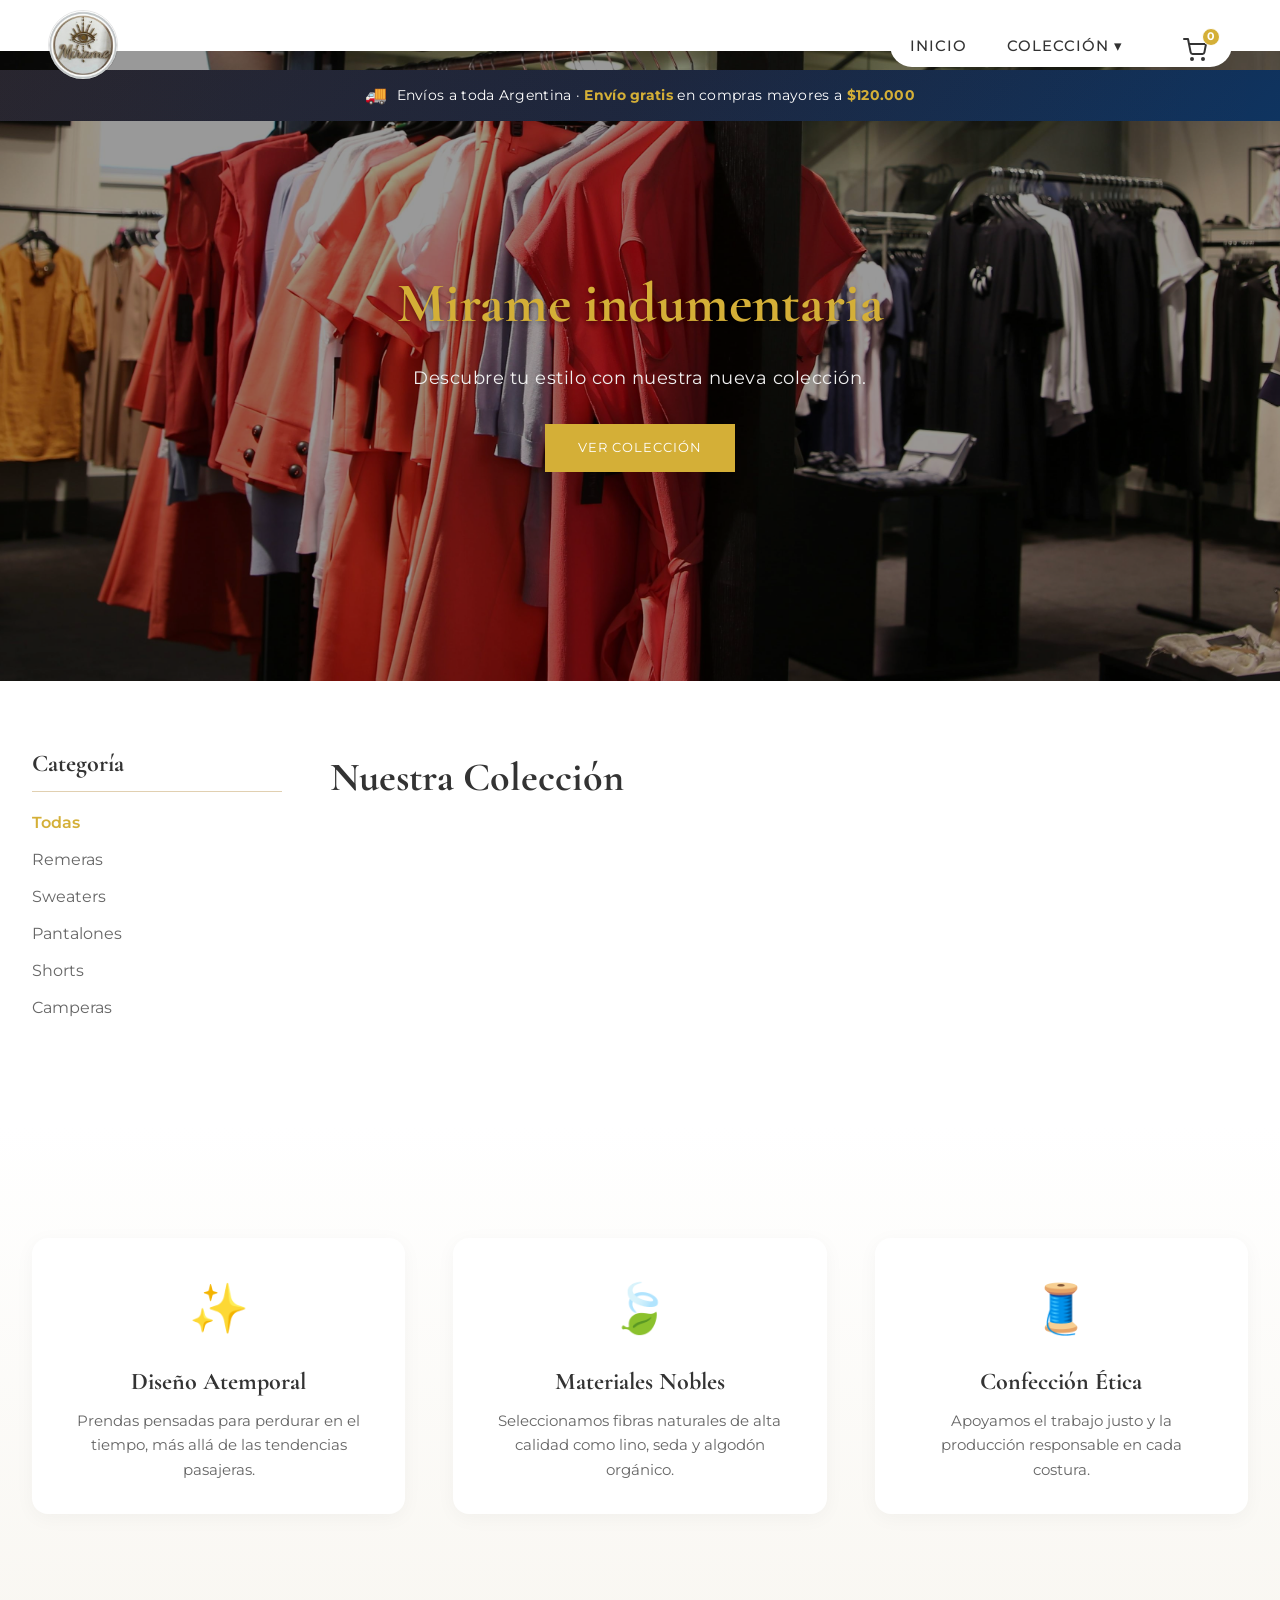
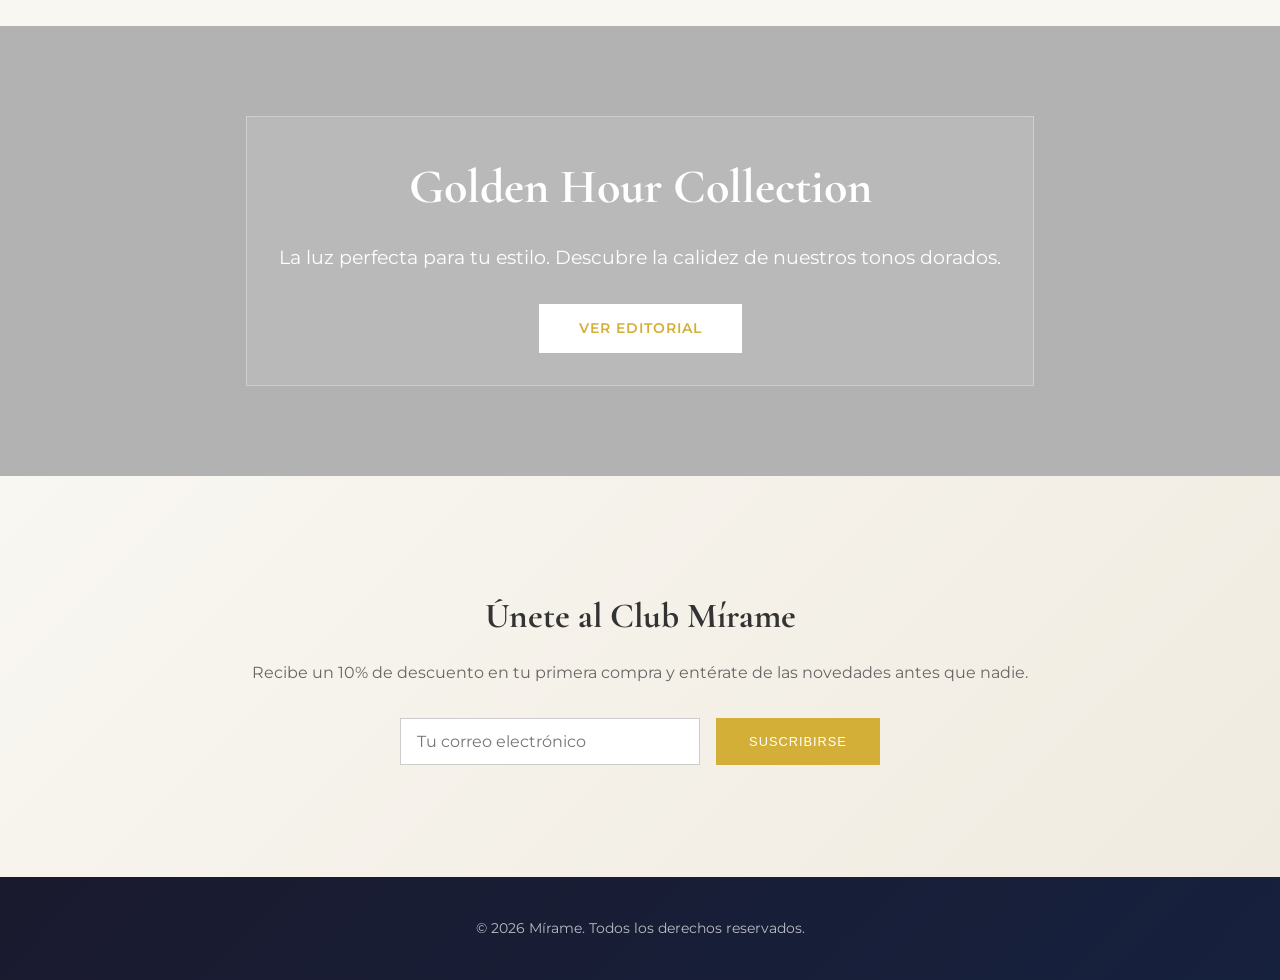
==== commit 6f9d310e: "envios" ====
--- a/index.html
+++ b/index.html
@@ -43,6 +43,13 @@
                 </ul>
             </nav>
         </header>
+    </div>
+
+    <div class="shipping-banner" id="shipping-banner">
+        <div class="shipping-banner-content">
+            <span class="shipping-banner-icon">🚚</span>
+            <span class="shipping-banner-text">Envíos a toda Argentina · <strong>Envío gratis</strong> en compras mayores a <strong>$<span id="banner-free-threshold">120.000</span></strong></span>
+        </div>
     </div>
 
     <section id="hero">
--- a/style.css
+++ b/style.css
@@ -136,6 +136,67 @@
     margin-top: -70px;
 }
 
+/* ==================== SHIPPING BANNER ==================== */
+
+.shipping-banner {
+    background: linear-gradient(135deg, #1a1a2e 0%, #16213e 50%, #0f3460 100%);
+    color: white;
+    padding: 0.7rem 1rem;
+    text-align: center;
+    font-size: 0.88rem;
+    z-index: 999;
+    position: relative;
+    overflow: hidden;
+}
+
+.shipping-banner::before {
+    content: '';
+    position: absolute;
+    top: 0;
+    left: -100%;
+    width: 200%;
+    height: 100%;
+    background: linear-gradient(90deg, transparent, rgba(212, 175, 55, 0.08), transparent);
+    animation: shimmerBanner 4s ease-in-out infinite;
+}
+
+@keyframes shimmerBanner {
+    0% { transform: translateX(-50%); }
+    100% { transform: translateX(50%); }
+}
+
+.shipping-banner-content {
+    display: flex;
+    align-items: center;
+    justify-content: center;
+    gap: 0.6rem;
+    position: relative;
+    z-index: 1;
+}
+
+.shipping-banner-icon {
+    font-size: 1.1rem;
+}
+
+.shipping-banner-text {
+    font-family: var(--font-body);
+    letter-spacing: 0.3px;
+}
+
+.shipping-banner-text strong {
+    color: var(--primary-color);
+}
+
+@media (max-width: 768px) {
+    .shipping-banner {
+        font-size: 0.75rem;
+        padding: 0.5rem 0.8rem;
+    }
+    .shipping-banner-icon {
+        font-size: 0.95rem;
+    }
+}
+
 #hero::before {
     content: "";
     position: absolute;
@@ -412,12 +473,16 @@
 }
 
 footer {
-    background-color: var(--secondary-bg);
+    background: linear-gradient(135deg, #1a1a2e 0%, #16213e 100%);
     text-align: center;
-    padding: 2rem;
-    margin-top: 4rem;
-    color: var(--light-text);
+    padding: 2.5rem 2rem;
+    margin-top: 0;
+    color: rgba(255,255,255,0.7);
     font-size: 0.9rem;
+}
+
+footer p {
+    color: rgba(255,255,255,0.7);
 }
 
 .modal {
@@ -514,7 +579,7 @@
 }
 
 .values-section {
-    background-color: #fff;
+    background: linear-gradient(180deg, #fff 0%, var(--secondary-bg) 100%);
     padding: 5rem 0;
     text-align: center;
 }
@@ -523,6 +588,19 @@
     display: grid;
     grid-template-columns: repeat(auto-fit, minmax(250px, 1fr));
     gap: 3rem;
+}
+
+.value-item {
+    padding: 2rem;
+    border-radius: 16px;
+    background: white;
+    box-shadow: 0 4px 20px rgba(0,0,0,0.04);
+    transition: transform 0.3s ease, box-shadow 0.3s ease;
+}
+
+.value-item:hover {
+    transform: translateY(-5px);
+    box-shadow: 0 8px 30px rgba(0,0,0,0.08);
 }
 
 .value-item .icon-box {
@@ -611,7 +689,7 @@
 }
 
 .newsletter-section {
-    background-color: var(--secondary-bg);
+    background: linear-gradient(135deg, var(--secondary-bg) 0%, #f0ebe0 100%);
     padding: 5rem 2rem;
     text-align: center;
 }
